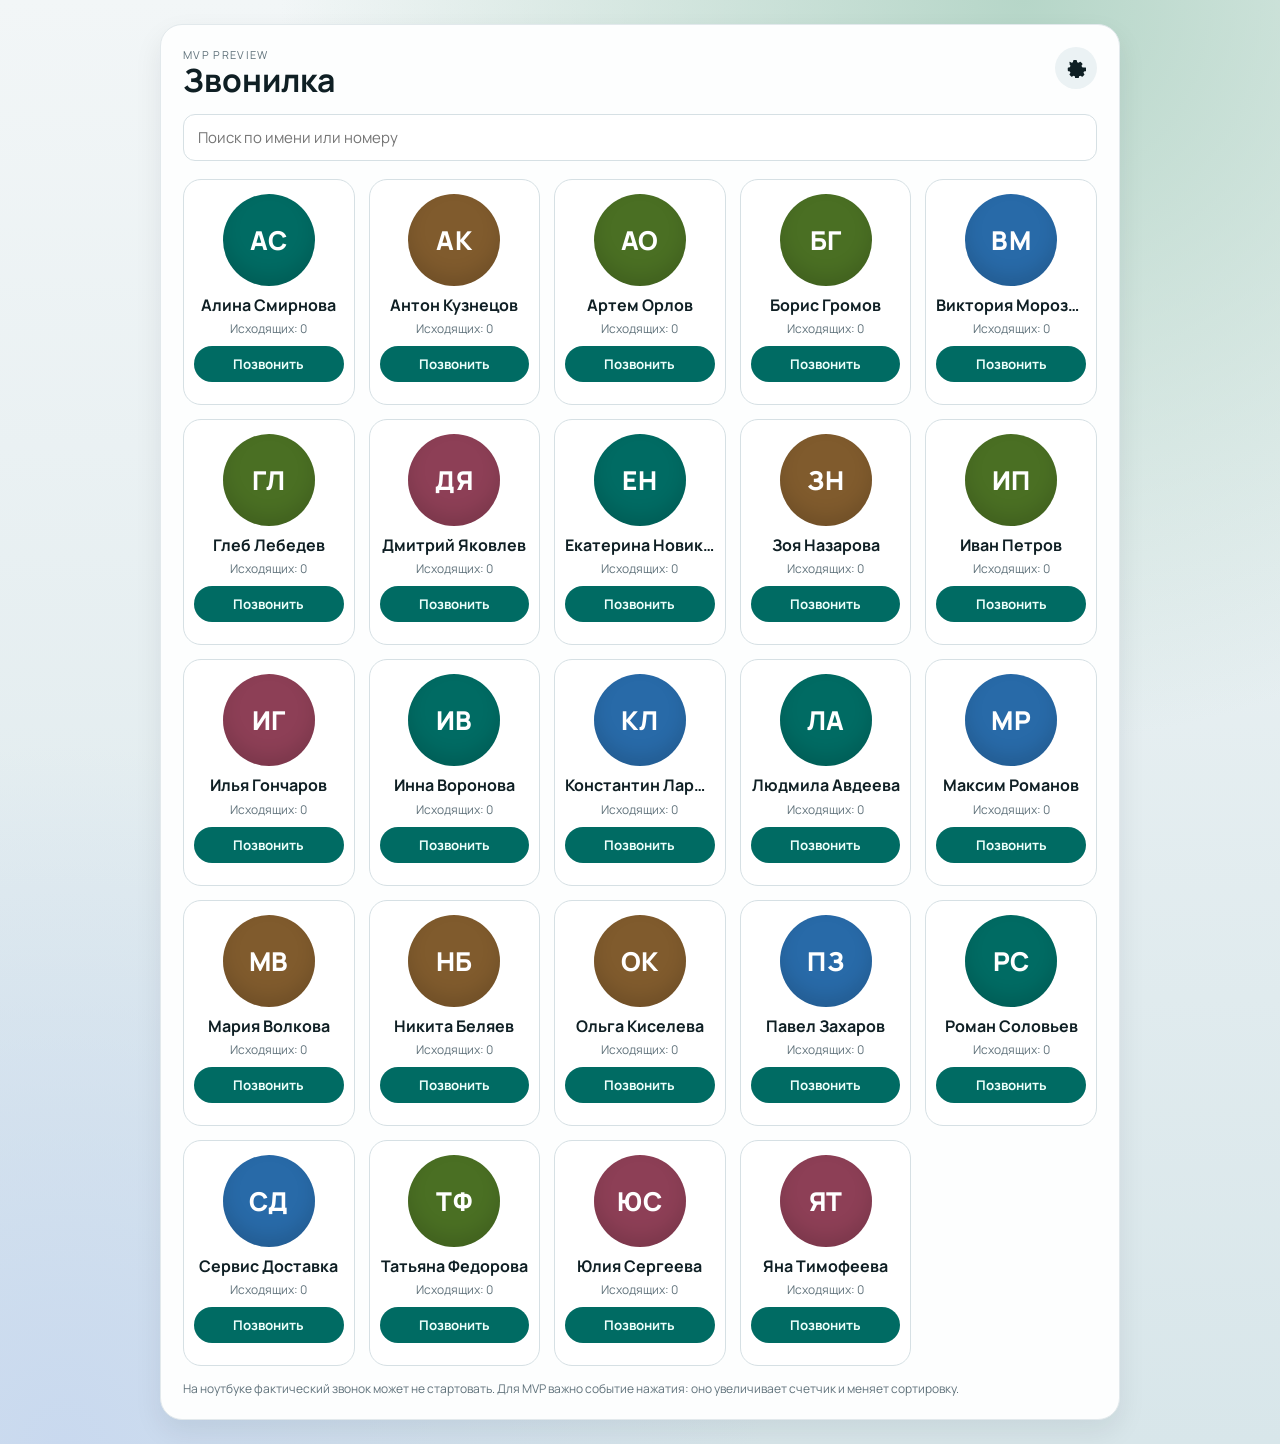
==== LaptopPreview/index.html @ 679f2b99 "First commit" ====
﻿<!doctype html>
<html lang="ru">
<head>
  <meta charset="UTF-8" />
  <meta name="viewport" content="width=device-width, initial-scale=1.0" />
  <title>Звонилка - Laptop Preview</title>
  <link rel="preconnect" href="https://fonts.googleapis.com">
  <link rel="preconnect" href="https://fonts.gstatic.com" crossorigin>
  <link href="https://fonts.googleapis.com/css2?family=Manrope:wght@400;500;700;800&display=swap" rel="stylesheet">
  <link rel="stylesheet" href="./styles.css" />
</head>
<body>
  <main class="app-shell">
    <header class="topbar">
      <div>
        <p class="eyebrow">MVP PREVIEW</p>
        <h1>Звонилка</h1>
      </div>
      <button id="openSettings" class="icon-btn" type="button" aria-label="Открыть настройки">
        <svg viewBox="0 0 24 24" aria-hidden="true" focusable="false">
          <path d="M12 8.9a3.1 3.1 0 1 0 0 6.2 3.1 3.1 0 0 0 0-6.2Zm9.1 2.4-1.8-.3a7.4 7.4 0 0 0-.7-1.6l1-1.5a1 1 0 0 0-.1-1.2l-1.8-1.8a1 1 0 0 0-1.2-.1l-1.5 1a7.4 7.4 0 0 0-1.6-.7l-.3-1.8a1 1 0 0 0-1-.8h-2.5a1 1 0 0 0-1 .8l-.3 1.8a7.4 7.4 0 0 0-1.6.7l-1.5-1a1 1 0 0 0-1.2.1L4.5 6.7a1 1 0 0 0-.1 1.2l1 1.5c-.3.5-.5 1-.7 1.6l-1.8.3a1 1 0 0 0-.8 1v2.5a1 1 0 0 0 .8 1l1.8.3c.2.6.4 1.1.7 1.6l-1 1.5a1 1 0 0 0 .1 1.2l1.8 1.8a1 1 0 0 0 1.2.1l1.5-1c.5.3 1 .5 1.6.7l.3 1.8a1 1 0 0 0 1 .8h2.5a1 1 0 0 0 1-.8l.3-1.8c.6-.2 1.1-.4 1.6-.7l1.5 1a1 1 0 0 0 1.2-.1l1.8-1.8a1 1 0 0 0 .1-1.2l-1-1.5c.3-.5.5-1 .7-1.6l1.8-.3a1 1 0 0 0 .8-1v-2.5a1 1 0 0 0-.8-1Z"/>
        </svg>
      </button>
    </header>

    <section class="search-wrap">
      <input id="searchInput" type="search" placeholder="Поиск по имени или номеру" autocomplete="off" />
    </section>

    <section>
      <ul id="contactsList" class="contacts-list"></ul>
    </section>

    <footer class="hint">
      На ноутбуке фактический звонок может не стартовать. Для MVP важно событие нажатия: оно увеличивает счетчик и меняет сортировку.
    </footer>
  </main>

  <section id="settingsModal" class="settings-modal" aria-hidden="true">
    <div class="settings-backdrop" data-close="true"></div>
    <div class="settings-panel" role="dialog" aria-modal="true" aria-labelledby="settingsTitle">
      <div class="settings-header">
        <h2 id="settingsTitle">Настройки</h2>
        <button id="closeSettings" class="icon-btn" type="button" aria-label="Закрыть настройки">x</button>
      </div>

      <div class="settings-group">
        <p class="settings-label">Тема</p>
        <label class="radio-option">
          <input type="radio" name="theme" value="light" />
          <span>Светлая</span>
        </label>
        <label class="radio-option">
          <input type="radio" name="theme" value="dark" />
          <span>Темная</span>
        </label>
      </div>

      <div class="settings-group">
        <button id="resetStatsInSettings" class="danger-btn" type="button">Сбросить счетчики</button>
      </div>
    </div>
  </section>

  <section id="editModal" class="settings-modal" aria-hidden="true">
    <div class="settings-backdrop" data-close-edit="true"></div>
    <div class="settings-panel edit-panel" role="dialog" aria-modal="true" aria-labelledby="editTitle">
      <div class="settings-header">
        <h2 id="editTitle">Редактирование контакта</h2>
        <button id="closeEdit" class="icon-btn" type="button" aria-label="Закрыть редактирование">x</button>
      </div>

      <form id="editForm" class="edit-form">
        <label class="field">
          <span>Имя</span>
          <input id="editFirstName" type="text" maxlength="40" required />
        </label>
        <label class="field">
          <span>Фамилия</span>
          <input id="editLastName" type="text" maxlength="40" />
        </label>
        <label class="field">
          <span>Номер</span>
          <input id="editPhone" type="tel" maxlength="30" required />
        </label>

        <div class="photo-group">
          <p class="settings-label">Фото</p>
          <div class="edit-photo-row">
            <img id="editPhotoPreview" class="edit-photo" alt="Фото контакта" />
            <div class="photo-actions">
              <label class="upload-btn" for="editPhotoInput">Поставить фото</label>
              <input id="editPhotoInput" type="file" accept="image/*" />
              <button id="removePhotoBtn" class="danger-btn subtle" type="button">Удалить фото</button>
            </div>
          </div>
        </div>

        <button class="call-btn" type="submit">Сохранить</button>
      </form>
    </div>
  </section>

  <template id="contactRowTemplate">
    <li class="contact-row">
      <div class="avatar" aria-hidden="true"></div>
      <div class="contact-main">
        <p class="name"></p>
        <p class="meta"></p>
      </div>
      <button class="call-btn" type="button">Позвонить</button>
    </li>
  </template>

  <script src="./app.js"></script>
</body>
</html>
---- LaptopPreview/styles.css ----
﻿:root {
  --bg-1: #f2f6f7;
  --bg-2: #d8e6ea;
  --card: #ffffff;
  --ink: #0f1f24;
  --subtle: #60727b;
  --line: #d6e0e4;
  --action: #006b63;
  --action-ink: #ecfffb;
  --action-2: #ebf2f4;
  --danger: #b3273d;
  --shadow: 0 12px 28px rgba(11, 28, 33, 0.08);
}

body[data-theme="dark"] {
  --bg-1: #121b1e;
  --bg-2: #1b2b31;
  --card: #172328;
  --ink: #e8f2f4;
  --subtle: #9eb2ba;
  --line: #2f434a;
  --action: #2d9f95;
  --action-ink: #062b27;
  --action-2: #24373d;
  --danger: #da4e66;
  --shadow: 0 12px 28px rgba(0, 0, 0, 0.36);
}

* {
  box-sizing: border-box;
}

body {
  margin: 0;
  min-height: 100vh;
  font-family: "Manrope", "Segoe UI", sans-serif;
  color: var(--ink);
  background:
    radial-gradient(circle at 80% 0%, #b6d6c8 0%, transparent 42%),
    radial-gradient(circle at 5% 100%, #c9d9ef 0%, transparent 37%),
    linear-gradient(180deg, var(--bg-1), var(--bg-2));
  padding: 24px;
  transition: background 200ms ease, color 200ms ease;
}

.app-shell {
  max-width: 960px;
  margin: 0 auto;
  background: color-mix(in srgb, var(--card) 92%, #e8f0f2);
  border: 1px solid color-mix(in srgb, var(--line) 70%, #fff);
  border-radius: 22px;
  box-shadow: var(--shadow);
  padding: 22px;
}

.topbar {
  display: flex;
  align-items: flex-start;
  justify-content: space-between;
  gap: 12px;
}

.eyebrow {
  margin: 0;
  font-size: 11px;
  letter-spacing: 0.12em;
  color: var(--subtle);
}

h1 {
  margin: 2px 0 0;
  font-size: 32px;
  line-height: 1;
}

.search-wrap {
  margin: 18px 0 18px;
}

input[type="search"] {
  width: 100%;
  border: 1px solid var(--line);
  border-radius: 12px;
  padding: 12px 14px;
  font-size: 15px;
  font-family: inherit;
  color: var(--ink);
  background: color-mix(in srgb, var(--card) 92%, #fff);
}

input[type="search"]:focus {
  outline: 2px solid color-mix(in srgb, var(--action) 45%, transparent);
  border-color: var(--action);
}

.contacts-list {
  margin: 0;
  padding: 0;
  list-style: none;
  display: grid;
  grid-template-columns: repeat(auto-fill, minmax(168px, 1fr));
  gap: 14px;
}

.contact-row {
  display: grid;
  grid-template-rows: auto auto 1fr auto;
  justify-items: center;
  align-content: start;
  gap: 10px;
  padding: 14px 10px 12px;
  border: 1px solid var(--line);
  border-radius: 18px;
  background: color-mix(in srgb, var(--card) 96%, #fff);
  min-height: 208px;
}

.avatar {
  flex: 0 0 auto;
  width: 92px;
  height: 92px;
  border-radius: 999px;
  display: grid;
  place-items: center;
  font-weight: 800;
  color: #fff;
  font-size: 26px;
  letter-spacing: 0.02em;
  box-shadow: inset 0 -10px 18px rgba(0, 0, 0, 0.12);
}

.contact-main {
  min-width: 0;
  width: 100%;
  align-self: start;
}

.name {
  margin: 0;
  font-weight: 700;
  text-align: center;
  line-height: 1.2;
  white-space: nowrap;
  overflow: hidden;
  text-overflow: ellipsis;
}

.meta {
  margin: 6px 0 0;
  font-size: 12px;
  color: var(--subtle);
  text-align: center;
  line-height: 1.25;
  white-space: nowrap;
}

.call-btn,
.icon-btn,
.danger-btn {
  border: none;
  cursor: pointer;
  font-family: inherit;
}

.call-btn {
  width: 100%;
  align-self: end;
  border-radius: 999px;
  background: var(--action);
  color: var(--action-ink);
  font-weight: 700;
  padding: 9px 12px;
}

.call-btn:hover {
  filter: brightness(1.05);
}

.icon-btn {
  width: 42px;
  height: 42px;
  border-radius: 999px;
  background: var(--action-2);
  color: var(--ink);
  display: grid;
  place-items: center;
}

.icon-btn svg {
  width: 20px;
  height: 20px;
  fill: currentColor;
}

.empty-state {
  grid-column: 1 / -1;
  text-align: center;
  color: var(--subtle);
  border: 1px dashed var(--line);
  border-radius: 14px;
  padding: 24px 10px;
  background: color-mix(in srgb, var(--card) 72%, transparent);
}

.hint {
  margin-top: 14px;
  font-size: 12px;
  color: var(--subtle);
}

.settings-modal {
  position: fixed;
  inset: 0;
  display: none;
  z-index: 40;
}

.settings-modal.is-open {
  display: block;
}

.settings-backdrop {
  position: absolute;
  inset: 0;
  background: rgba(0, 0, 0, 0.45);
}

.settings-panel {
  position: absolute;
  top: 16px;
  right: 16px;
  width: min(360px, calc(100% - 32px));
  border: 1px solid var(--line);
  border-radius: 16px;
  background: color-mix(in srgb, var(--card) 98%, #fff);
  padding: 14px;
  box-shadow: var(--shadow);
}

.edit-panel {
  width: min(420px, calc(100% - 32px));
}

.settings-header {
  display: flex;
  justify-content: space-between;
  align-items: center;
  gap: 10px;
}

h2 {
  margin: 0;
  font-size: 19px;
}

.settings-group {
  margin-top: 14px;
}

.settings-label {
  margin: 0 0 8px;
  font-size: 13px;
  color: var(--subtle);
}

.radio-option {
  display: flex;
  align-items: center;
  gap: 8px;
  margin: 8px 0;
}

.danger-btn {
  width: 100%;
  border-radius: 10px;
  padding: 10px 12px;
  background: color-mix(in srgb, var(--danger) 14%, var(--card));
  color: var(--danger);
  font-weight: 700;
}

.danger-btn.subtle {
  background: color-mix(in srgb, var(--danger) 10%, var(--card));
}

.edit-form {
  margin-top: 10px;
  display: grid;
  gap: 10px;
}

.field {
  display: grid;
  gap: 6px;
}

.field span {
  font-size: 13px;
  color: var(--subtle);
}

.field input {
  width: 100%;
  border: 1px solid var(--line);
  border-radius: 10px;
  padding: 10px 12px;
  font-family: inherit;
  font-size: 14px;
  color: var(--ink);
  background: color-mix(in srgb, var(--card) 92%, #fff);
}

.photo-group {
  margin-top: 4px;
}

.edit-photo-row {
  display: flex;
  gap: 10px;
  align-items: center;
}

.edit-photo {
  width: 72px;
  height: 72px;
  border-radius: 999px;
  object-fit: cover;
  border: 1px solid var(--line);
  background: color-mix(in srgb, var(--action-2) 55%, var(--card));
}

.photo-actions {
  flex: 1;
  display: grid;
  gap: 8px;
}

#editPhotoInput {
  display: none;
}

.upload-btn {
  display: inline-grid;
  place-items: center;
  border-radius: 10px;
  background: var(--action-2);
  color: var(--ink);
  font-size: 14px;
  font-weight: 700;
  min-height: 38px;
  cursor: pointer;
}

@media (max-width: 640px) {
  body {
    padding: 12px;
  }

  .app-shell {
    padding: 14px;
    border-radius: 16px;
  }

  h1 {
    font-size: 28px;
  }

  .contacts-list {
    grid-template-columns: repeat(2, minmax(0, 1fr));
    gap: 10px;
  }

  .contact-row {
    min-height: 194px;
    padding: 12px 8px 10px;
  }

  .avatar {
    width: 80px;
    height: 80px;
    font-size: 22px;
  }

  .settings-panel {
    top: auto;
    bottom: 12px;
    right: 12px;
    left: 12px;
    width: auto;
  }

  .edit-photo-row {
    align-items: flex-start;
  }
}
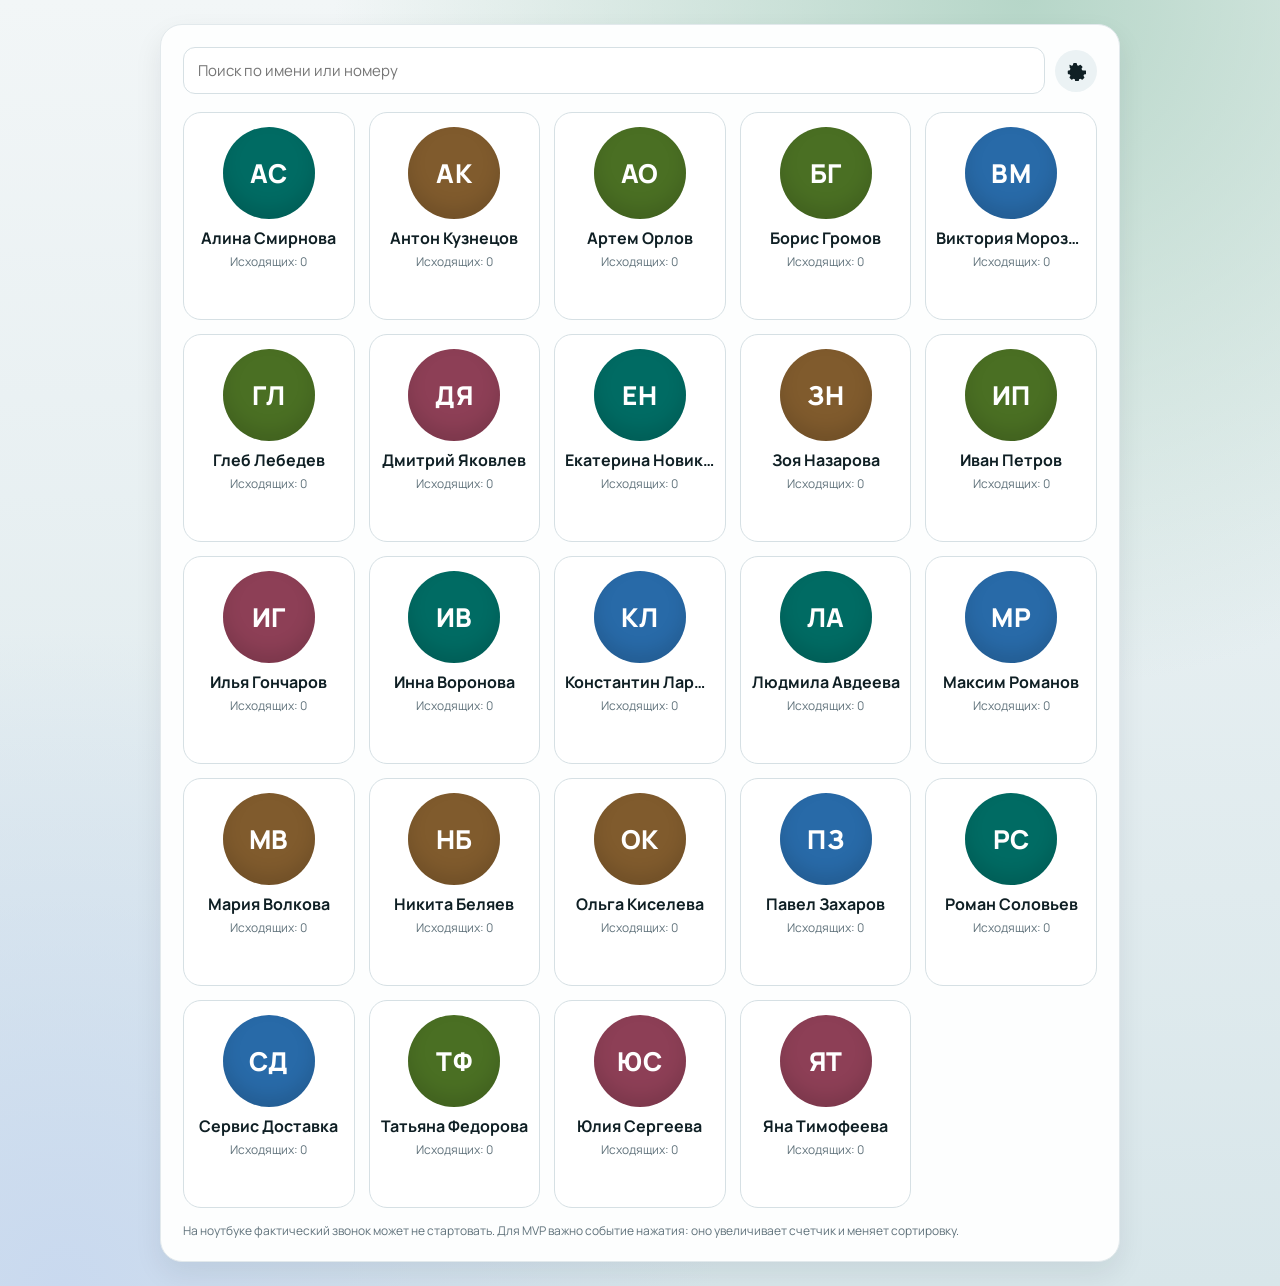
==== commit d07c42fc: "update" ====
--- a/LaptopPreview/index.html
+++ b/LaptopPreview/index.html
@@ -11,20 +11,13 @@
 </head>
 <body>
   <main class="app-shell">
-    <header class="topbar">
-      <div>
-        <p class="eyebrow">MVP PREVIEW</p>
-        <h1>Звонилка</h1>
-      </div>
+    <section class="search-wrap">
+      <input id="searchInput" type="search" placeholder="Поиск по имени или номеру" autocomplete="off" />
       <button id="openSettings" class="icon-btn" type="button" aria-label="Открыть настройки">
         <svg viewBox="0 0 24 24" aria-hidden="true" focusable="false">
           <path d="M12 8.9a3.1 3.1 0 1 0 0 6.2 3.1 3.1 0 0 0 0-6.2Zm9.1 2.4-1.8-.3a7.4 7.4 0 0 0-.7-1.6l1-1.5a1 1 0 0 0-.1-1.2l-1.8-1.8a1 1 0 0 0-1.2-.1l-1.5 1a7.4 7.4 0 0 0-1.6-.7l-.3-1.8a1 1 0 0 0-1-.8h-2.5a1 1 0 0 0-1 .8l-.3 1.8a7.4 7.4 0 0 0-1.6.7l-1.5-1a1 1 0 0 0-1.2.1L4.5 6.7a1 1 0 0 0-.1 1.2l1 1.5c-.3.5-.5 1-.7 1.6l-1.8.3a1 1 0 0 0-.8 1v2.5a1 1 0 0 0 .8 1l1.8.3c.2.6.4 1.1.7 1.6l-1 1.5a1 1 0 0 0 .1 1.2l1.8 1.8a1 1 0 0 0 1.2.1l1.5-1c.5.3 1 .5 1.6.7l.3 1.8a1 1 0 0 0 1 .8h2.5a1 1 0 0 0 1-.8l.3-1.8c.6-.2 1.1-.4 1.6-.7l1.5 1a1 1 0 0 0 1.2-.1l1.8-1.8a1 1 0 0 0 .1-1.2l-1-1.5c.3-.5.5-1 .7-1.6l1.8-.3a1 1 0 0 0 .8-1v-2.5a1 1 0 0 0-.8-1Z"/>
         </svg>
       </button>
-    </header>
-
-    <section class="search-wrap">
-      <input id="searchInput" type="search" placeholder="Поиск по имени или номеру" autocomplete="off" />
     </section>
 
     <section>
@@ -108,7 +101,6 @@
         <p class="name"></p>
         <p class="meta"></p>
       </div>
-      <button class="call-btn" type="button">Позвонить</button>
     </li>
   </template>
 
--- a/LaptopPreview/styles.css
+++ b/LaptopPreview/styles.css
@@ -53,28 +53,12 @@
   padding: 22px;
 }
 
-.topbar {
-  display: flex;
-  align-items: flex-start;
-  justify-content: space-between;
-  gap: 12px;
-}
-
-.eyebrow {
-  margin: 0;
-  font-size: 11px;
-  letter-spacing: 0.12em;
-  color: var(--subtle);
-}
-
-h1 {
-  margin: 2px 0 0;
-  font-size: 32px;
-  line-height: 1;
-}
-
 .search-wrap {
-  margin: 18px 0 18px;
+  margin: 0 0 18px;
+  display: grid;
+  grid-template-columns: 1fr auto;
+  gap: 10px;
+  align-items: center;
 }
 
 input[type="search"] {
@@ -104,7 +88,7 @@
 
 .contact-row {
   display: grid;
-  grid-template-rows: auto auto 1fr auto;
+  grid-template-rows: auto auto 1fr;
   justify-items: center;
   align-content: start;
   gap: 10px;
@@ -361,10 +345,6 @@
     border-radius: 16px;
   }
 
-  h1 {
-    font-size: 28px;
-  }
-
   .contacts-list {
     grid-template-columns: repeat(2, minmax(0, 1fr));
     gap: 10px;
@@ -393,3 +373,8 @@
     align-items: flex-start;
   }
 }
+
+.avatar-call-target {
+  cursor: pointer;
+}
+
